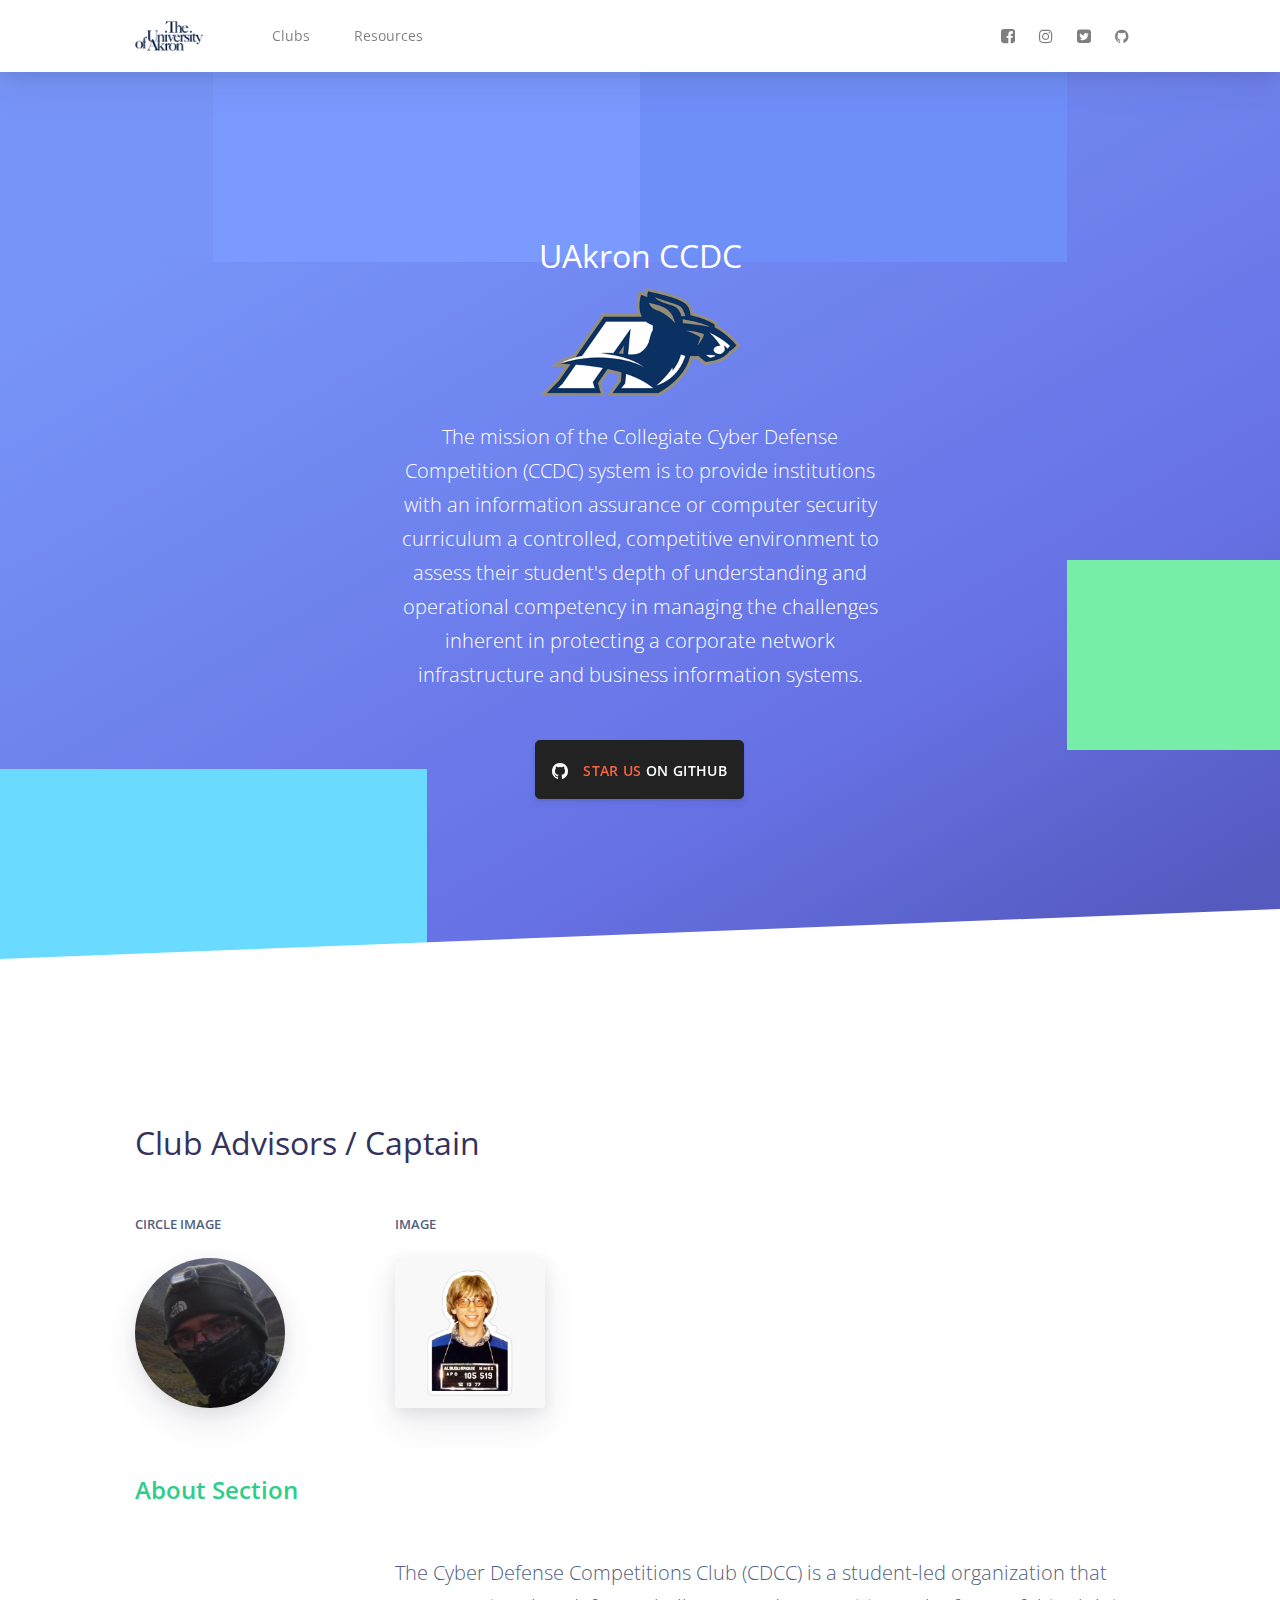
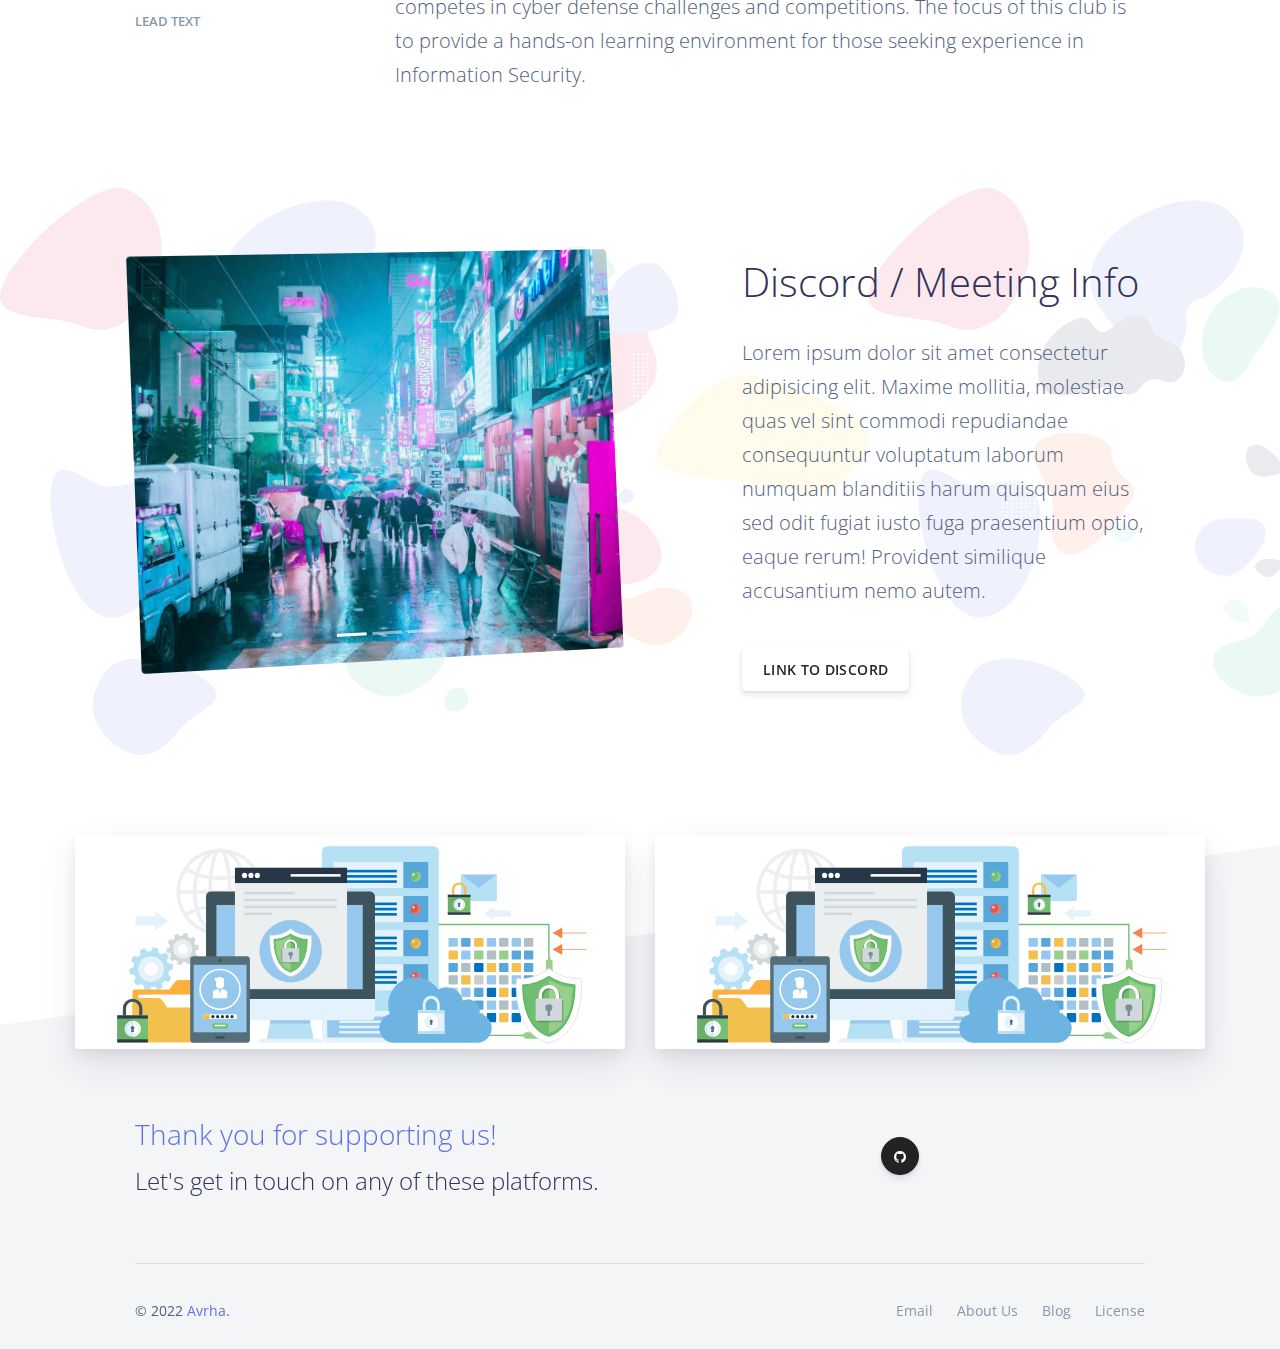
==== clubs/ccdc.html @ ff167735 "more boiler plate" ====
<!DOCTYPE html>
<html lang="en">

<head>
  <meta charset="utf-8" />
  <meta name="viewport" content="width=device-width, initial-scale=1, shrink-to-fit=no">
  <link rel="apple-touch-icon" sizes="76x76" href="../assets/img/apple-icon.png">
  <link rel="icon" type="image/png" href="../assets/img/favicon.png">
  <title>
      UASEC
  </title>
  <!--     Fonts and icons     -->
  <link href="https://fonts.googleapis.com/css?family=Open+Sans:300,400,600,700" rel="stylesheet">
  <link href="https://use.fontawesome.com/releases/v5.0.6/css/all.css" rel="stylesheet">
  <!-- Nucleo Icons -->
  <link href="../assets/css/nucleo-icons.css" rel="stylesheet" />
  <link href="../assets/css/nucleo-svg.css" rel="stylesheet" />
  <!-- Font Awesome Icons -->
  <link href="../assets/css/font-awesome.css" rel="stylesheet" />
  <link href="../assets/css/nucleo-svg.css" rel="stylesheet" />
  <!-- CSS Files -->
  <link href="../assets/css/uakronsec.css" rel="stylesheet" />
</head>

<body class="index-page">
  <!-- Navbar -->
  <nav id="navbar-main" class="navbar navbar-main navbar-expand-lg bg-white navbar-light position-sticky top-0 shadow py-2">
    <div class="container">
      <a class="navbar-brand mr-lg-5" href="./index.html">
        <img src="../assets/img/brand/blue.png">
      </a>
      <button class="navbar-toggler" type="button" data-toggle="collapse" data-target="#navbar_global" aria-controls="navbar_global" aria-expanded="false" aria-label="Toggle navigation">
        <span class="navbar-toggler-icon"></span>
      </button>
      <div class="navbar-collapse collapse" id="navbar_global">
        <div class="navbar-collapse-header">
          <div class="row">
            <div class="col-6 collapse-brand">
              <a href="./index.html">
                <img src="../assets/img/brand/blue.png">
              </a>
            </div>
            <div class="col-6 collapse-close">
              <button type="button" class="navbar-toggler" data-toggle="collapse" data-target="#navbar_global" aria-controls="navbar_global" aria-expanded="false" aria-label="Toggle navigation">
                <span></span>
                <span></span>
              </button>
            </div>
          </div>
        </div>
        <ul class="navbar-nav navbar-nav-hover align-items-lg-center">
          <li class="nav-item dropdown">
            <a href="#" class="nav-link" data-toggle="dropdown" href="#" role="button">
              <i class="ni ni-ui-04 d-lg-none"></i>
              <span class="nav-link-inner--text">Clubs</span>
            </a>
            <div class="dropdown-menu dropdown-menu-xl">
              <div class="dropdown-menu-inner">
                <a href="" class="media d-flex align-items-center">
                  <div class="icon icon-shape bg-gradient-primary rounded-circle text-white">
                    <i class="ni ni-spaceship"></i>
                  </div>
                  <div class="media-body ml-3">
                    <h6 class="heading text-primary mb-md-1">Getting started</h6>
                    <p class="description d-none d-md-inline-block mb-0">CDCC Club</p>
                  </div>
                </a>
                <a href="" class="media d-flex align-items-center">
                  <div class="icon icon-shape bg-gradient-success rounded-circle text-white">
                    <i class="ni ni-palette"></i>
                  </div>
                  <div class="media-body ml-3">
                    <h6 class="heading text-primary mb-md-1">Foundation</h6>
                    <p class="description d-none d-md-inline-block mb-0">WIT/WICYS</p>
                  </div>
                </a>
                <a href="" class="media d-flex align-items-center">
                  <div class="icon icon-shape bg-gradient-warning rounded-circle text-white">
                    <i class="ni ni-ui-04"></i>
                  </div>
                  <div class="media-body ml-3">
                    <h5 class="heading text-warning mb-md-1">Components</h5>
                    <p class="description d-none d-md-inline-block mb-0">CTF Club</p>
                  </div>
                </a>
              </div>
            </div>
          </li>
          <li class="nav-item dropdown">
            <a href="#" class="nav-link" data-toggle="dropdown" href="#" role="button">
              <i class="ni ni-collection d-lg-none"></i>
              <span class="nav-link-inner--text">Resources</span>
            </a>
            <div class="dropdown-menu">
              <a href="./clubs/htcla.html" class="dropdown-item">HTCIA Club</a>
              <a href="./clubs/cdcc.html" class="dropdown-item">CDCC Club</a>
              <a href="./clubs/women.html" class="dropdown-item">WIT/WICYS</a>
              <a href="./clubs/ctf.html" class="dropdown-item">CTF Club</a>
            </div>
          </li>
        </ul>
        <ul class="navbar-nav align-items-lg-center ml-lg-auto">
          <li class="nav-item">
            <a class="nav-link nav-link-icon" href="https://www.facebook.com/UAkron/" target="_blank" data-toggle="tooltip" title="Like us on Facebook">
              <i class="fa fa-facebook-square"></i>
              <span class="nav-link-inner--text d-lg-none">Facebook</span>
            </a>
          </li>
          <li class="nav-item">
            <a class="nav-link nav-link-icon" href="https://www.instagram.com/avrha" target="_blank" data-toggle="tooltip" title="Follow us on Instagram">
              <i class="fa fa-instagram"></i>
              <span class="nav-link-inner--text d-lg-none">Instagram</span>
            </a>
          </li>
          <li class="nav-item">
            <a class="nav-link nav-link-icon" href="https://twitter.com/uakron" target="_blank" data-toggle="tooltip" title="Follow us on Twitter">
              <i class="fa fa-twitter-square"></i>
              <span class="nav-link-inner--text d-lg-none">Twitter</span>
            </a>
          </li>
          <li class="nav-item">
              <a class="nav-link nav-link-icon" href="https://github.com/avrha/uakronsec" target="_blank" data-toggle="tooltip" title="Star us on Github">
              <i class="fa fa-github"></i>
              <span class="nav-link-inner--text d-lg-none">Github</span>
            </a>
          </li>
        </ul>
      </div>
    </div>
  </nav>
  <!-- End Navbar -->

  <!-- Hero Section -->
  <div class="wrapper">
    <div class="section section-hero section-shaped">
        <div class="shape shape-style-2 shape-default">
        <span class="span-150"></span>
        <span class="span-50"></span>
        <span class="span-50"></span>
        <span class="span-75"></span>
        <span class="span-100"></span>
        <span class="span-75"></span>
        <span class="span-50"></span>
        <span class="span-100"></span>
        <span class="span-50"></span>
        <span class="span-100"></span>
      </div>
      <div class="page-header">
        <div class="container shape-container d-flex align-items-center py-lg">
          <div class="col px-0">
            <div class="row align-items-center justify-content-center">
              <div class="col-lg-6 text-center">
                <h2>
                  <span class="text-white">UAkron</span>
                  <span class="text-white">CCDC</span>
                </h2>
                <img src="../assets/img/brand/white.png" style="width: 200px;" class="img-fluid">
                <p class="lead text-white">The mission of the Collegiate Cyber Defense Competition (CCDC) system is to provide institutions with an information assurance or computer security curriculum a controlled, competitive environment to assess their student's depth of understanding and operational competency in managing the challenges inherent in protecting a corporate network infrastructure and business information systems.</p>
                <div class="btn-wrapper mt-5">
                  <a href="https://github.com/avrha/uakronsec" class="btn btn-lg btn-github btn-icon mb-3 mb-sm-0" target="_blank">
                    <span class="btn-inner--icon"><i class="fa fa-github"></i></span>
                    <span class="btn-inner--text"><span class="text-warning">Star us</span> on Github</span>
                  </a>
                </div>
              </div>
            </div>
          </div>
        </div>
      </div>
      <div class="separator separator-bottom separator-skew zindex-100">
        <svg x="0" y="0" viewBox="0 0 2560 100" preserveAspectRatio="none" version="1.1" xmlns="http://www.w3.org/2000/svg">
          <polygon class="fill-white" points="2560 0 2560 100 0 100"></polygon>
        </svg>
      </div>
    </div>
  </div>
  <!-- About -->
  <!-- Typography -->
  <div class="section section-typography">
    <div class="container">
      <!-- Images -->
      <!-- Where Club Leaders and stuff can go -->
      <h2 class="mt-lg mb-5">
        <span>Club Advisors / Captain</span>
      </h2>
      <div class="row">
        <div class="col-sm-3 col-6">
          <small class="d-block text-uppercase font-weight-bold mb-4">Circle Image</small>
          <img src="../assets/img/faces/joey.jpeg" alt="Circle image" class="img-fluid rounded-circle shadow" style="width: 150px;">
        </div>
        <div class="col-sm-3 col-6">
          <small class="d-block text-uppercase font-weight-bold mb-4">Image</small>
          <img src="../assets/img/faces/bill.jpeg" alt="Rounded image" class="img-fluid rounded shadow" style="width: 150px;">
        </div>
      </div>
      <!-- Paragraphs -->
      <h3 class="h4 text-success font-weight-bold mt-md">About Section</h3>
      <div class="row py-3 align-items-center">
        <div class="col-sm-3">
          <small class="text-uppercase text-muted font-weight-bold">Lead text</small>
        </div>
        <div class="col-sm-9">
          <p class="lead">The Cyber Defense Competitions Club (CDCC) is a student-led organization that competes in cyber defense challenges and competitions.

The focus of this club is to provide a hands-on learning environment for those seeking experience in Information Security. </p>
        </div>
      </div>
    </div>
  </div>
  <!-- Meetings / Discord -->
  <div class="section" style="background-image: url('../assets/img/ill/1.svg');">
    <div class="container py-md">
      <div class="row justify-content-between align-items-center">
        <div class="col-lg-6 mb-lg-auto">
          <div class="rounded overflow-hidden transform-perspective-left">
            <div id="carousel_example" class="carousel slide" data-ride="carousel">
              <ol class="carousel-indicators">
                <li data-target="#carousel_example" data-slide-to="0" class="active"></li>
                <li data-target="#carousel_example" data-slide-to="1"></li>
                <li data-target="#carousel_example" data-slide-to="2"></li>
              </ol>
              <div class="carousel-inner">
                <div class="carousel-item active">
                  <img class="img-fluid" src="../assets/img/theme/img-1-1200x1000.jpg" alt="First slide">
                </div>
                <div class="carousel-item">
                  <img class="img-fluid" src="../assets/img/theme/img-2-1200x1000.jpg" alt="Second slide">
                </div>
                <div class="carousel-item">
                  <img class="img-fluid" src="../assets/img/theme/img-1-1200x1000.jpg" alt="Third slide">
                </div>
              </div>
              <a class="carousel-control-prev" href="#carousel_example" role="button" data-slide="prev">
                <span class="carousel-control-prev-icon" aria-hidden="true"></span>
                <span class="sr-only">Previous</span>
              </a>
              <a class="carousel-control-next" href="#carousel_example" role="button" data-slide="next">
                <span class="carousel-control-next-icon" aria-hidden="true"></span>
                <span class="sr-only">Next</span>
              </a>
            </div>
          </div>
        </div>
        <div class="col-lg-5 mb-5 mb-lg-0">
          <h1 class="font-weight-light">Discord / Meeting Info</h1>
          <p class="lead mt-4">Lorem ipsum dolor sit amet consectetur adipisicing elit. Maxime mollitia,
molestiae quas vel sint commodi repudiandae consequuntur voluptatum laborum
numquam blanditiis harum quisquam eius sed odit fugiat iusto fuga praesentium
optio, eaque rerum! Provident similique accusantium nemo autem.</p>
          <a href="https://discord.com/invite/YyRt8KDghe" class="btn btn-white mt-4">Link to discord</a>
        </div>
      </div>
    </div>
  </div>
  <!-- Footer -->
  <footer class="footer has-cards">
    <div class="container container-lg">
      <div class="row">
        <div class="col-md-6 mb-5 mb-md-0">
          <div class="card card-lift--hover shadow border-0">
            <a href="./examples/landing.html" title="Landing Page">
                <img src="../assets/img/ill/2.svg" class="card-img">
            </a>
          </div>
        </div>
        <div class="col-md-6 mb-5 mb-lg-0">
          <div class="card card-lift--hover shadow border-0">
            <a href="./examples/profile.html" title="Profile Page">
                <img src="../assets/img/ill/2.svg" class="card-img">
            </a>
          </div>
        </div>
      </div>
    </div>
    <div class="container">
      <div class="row row-grid align-items-center my-md">
        <div class="col-lg-6">
          <h3 class="text-primary font-weight-light mb-2">Thank you for supporting us!</h3>
          <h4 class="mb-0 font-weight-light">Let's get in touch on any of these platforms.</h4>
        </div>
        <div class="col-lg-6 text-lg-center btn-wrapper">
          <button target="_blank" href="https://github.com/avrha/uakronsec" rel="nofollow" class="btn btn-icon-only btn-github rounded-circle" data-toggle="tooltip" data-original-title="Star on Github">
            <span class="btn-inner--icon"><i class="fa fa-github"></i></span>
          </button>
        </div>
      </div>
      <hr>
      <div class="row align-items-center justify-content-md-between">
        <div class="col-md-6">
          <div class="copyright">
            &copy; 2022 <a href="" target="_blank">Avrha</a>.
          </div>
        </div>
        <div class="col-md-6">
          <ul class="nav nav-footer justify-content-end">
            <li class="nav-item">
              <a href="" class="nav-link" target="_blank">Email</a>
            </li>
            <li class="nav-item">
              <a href="" class="nav-link" target="_blank">About Us</a>
            </li>
            <li class="nav-item">
              <a href="" class="nav-link" target="_blank">Blog</a>
            </li>
            <li class="nav-item">
              <a href="" class="nav-link" target="_blank">License</a>
            </li>
          </ul>
        </div>
      </div>
    </div>
  </footer>
  </div>
  <!--   Core JS Files   -->
  <script src="../assets/js/core/jquery.min.js" type="text/javascript"></script>
  <script src="../assets/js/core/popper.min.js" type="text/javascript"></script>
  <script src="../assets/js/core/bootstrap.min.js" type="text/javascript"></script>
  <script src="../assets/js/plugins/perfect-scrollbar.jquery.min.js"></script>
  <!--  Plugin for Switches, full documentation here: http://www.jque.re/plugins/version3/bootstrap.switch/ -->
  <script src="../assets/js/plugins/bootstrap-switch.js"></script>
  <!--  Plugin for the Sliders, full documentation here: http://refreshless.com/nouislider/ -->
  <script src="../assets/js/plugins/nouislider.min.js" type="text/javascript"></script>
  <script src="../assets/js/plugins/moment.min.js"></script>
  <script src="../assets/js/plugins/datetimepicker.js" type="text/javascript"></script>
  <script src="../assets/js/plugins/bootstrap-datepicker.min.js"></script>
  <!-- Control Center for Argon UI Kit: parallax effects, scripts for the example pages etc -->
  <!--  Google Maps Plugin    -->
  <script>
    function scrollToDownload() {

      if ($('.section-download').length != 0) {
        $("html, body").animate({
          scrollTop: $('.section-download').offset().top
        }, 1000);
      }
    }
  </script>
  <script src="https://cdn.trackjs.com/agent/v3/latest/t.js"></script>
  <script>
    window.TrackJS &&
      TrackJS.install({
        token: "ee6fab19c5a04ac1a32a645abde4613a",
      });
  </script>
</body>

</html>
---- assets/css/nucleo-icons.css ----
/*--------------------------------

hermes-dashboard-icons Web Font - built using nucleoapp.com
License - nucleoapp.com/license/

-------------------------------- */
@font-face {
  font-family: 'NucleoIcons';
  src: url('../fonts/nucleo-icons.eot');
  src: url('../fonts/nucleo-icons.eot') format('embedded-opentype'), url('../fonts/nucleo-icons.woff2') format('woff2'), url('../fonts/nucleo-icons.woff') format('woff'), url('../fonts/nucleo-icons.ttf') format('truetype'), url('../fonts/nucleo-icons.svg') format('svg');
  font-weight: normal;
  font-style: normal;
}

/*------------------------
    base class definition
-------------------------*/
.ni {
  display: inline-block;
  font: normal normal normal 14px/1 NucleoIcons;
  font-size: inherit;
  text-rendering: auto;
  -webkit-font-smoothing: antialiased;
  -moz-osx-font-smoothing: grayscale;
}

/*------------------------
  change icon size
-------------------------*/
.ni-lg {
  font-size: 1.33333333em;
  line-height: 0.75em;
  vertical-align: -15%;
}

.ni-2x {
  font-size: 2em;
}

.ni-3x {
  font-size: 3em;
}

.ni-4x {
  font-size: 4em;
}

.ni-5x {
  font-size: 5em;
}

/*----------------------------------
  add a square/circle background
-----------------------------------*/
.ni.square,
.ni.circle {
  padding: 0.33333333em;
  vertical-align: -16%;
  background-color: #eee;
}

.ni.circle {
  border-radius: 50%;
}

/*------------------------
  list icons
-------------------------*/
.ni-ul {
  padding-left: 0;
  margin-left: 2.14285714em;
  list-style-type: none;
}

.ni-ul>li {
  position: relative;
}

.ni-ul>li>.ni {
  position: absolute;
  left: -1.57142857em;
  top: 0.14285714em;
  text-align: center;
}

.ni-ul>li>.ni.lg {
  top: 0;
  left: -1.35714286em;
}

.ni-ul>li>.ni.circle,
.ni-ul>li>.ni.square {
  top: -0.19047619em;
  left: -1.9047619em;
}

/*------------------------
  spinning icons
-------------------------*/
.ni.spin {
  -webkit-animation: nc-spin 2s infinite linear;
  -moz-animation: nc-spin 2s infinite linear;
  animation: nc-spin 2s infinite linear;
}

@-webkit-keyframes nc-spin {
  0% {
    -webkit-transform: rotate(0deg);
  }

  100% {
    -webkit-transform: rotate(360deg);
  }
}

@-moz-keyframes nc-spin {
  0% {
    -moz-transform: rotate(0deg);
  }

  100% {
    -moz-transform: rotate(360deg);
  }
}

@keyframes nc-spin {
  0% {
    -webkit-transform: rotate(0deg);
    -moz-transform: rotate(0deg);
    -ms-transform: rotate(0deg);
    -o-transform: rotate(0deg);
    transform: rotate(0deg);
  }

  100% {
    -webkit-transform: rotate(360deg);
    -moz-transform: rotate(360deg);
    -ms-transform: rotate(360deg);
    -o-transform: rotate(360deg);
    transform: rotate(360deg);
  }
}

/*------------------------
  rotated/flipped icons
-------------------------*/
.ni.rotate-90 {
  filter: progid:DXImageTransform.Microsoft.BasicImage(rotation=1);
  -webkit-transform: rotate(90deg);
  -moz-transform: rotate(90deg);
  -ms-transform: rotate(90deg);
  -o-transform: rotate(90deg);
  transform: rotate(90deg);
}

.ni.rotate-180 {
  filter: progid:DXImageTransform.Microsoft.BasicImage(rotation=2);
  -webkit-transform: rotate(180deg);
  -moz-transform: rotate(180deg);
  -ms-transform: rotate(180deg);
  -o-transform: rotate(180deg);
  transform: rotate(180deg);
}

.ni.rotate-270 {
  filter: progid:DXImageTransform.Microsoft.BasicImage(rotation=3);
  -webkit-transform: rotate(270deg);
  -moz-transform: rotate(270deg);
  -ms-transform: rotate(270deg);
  -o-transform: rotate(270deg);
  transform: rotate(270deg);
}

.ni.flip-y {
  filter: progid:DXImageTransform.Microsoft.BasicImage(rotation=0);
  -webkit-transform: scale(-1, 1);
  -moz-transform: scale(-1, 1);
  -ms-transform: scale(-1, 1);
  -o-transform: scale(-1, 1);
  transform: scale(-1, 1);
}

.ni.flip-x {
  filter: progid:DXImageTransform.Microsoft.BasicImage(rotation=2);
  -webkit-transform: scale(1, -1);
  -moz-transform: scale(1, -1);
  -ms-transform: scale(1, -1);
  -o-transform: scale(1, -1);
  transform: scale(1, -1);
}

/*------------------------
    font icons
-------------------------*/

.ni-active-40::before {
  content: "\ea02";
}

.ni-air-baloon::before {
  content: "\ea03";
}

.ni-album-2::before {
  content: "\ea04";
}

.ni-align-center::before {
  content: "\ea05";
}

.ni-align-left-2::before {
  content: "\ea06";
}

.ni-ambulance::before {
  content: "\ea07";
}

.ni-app::before {
  content: "\ea08";
}

.ni-archive-2::before {
  content: "\ea09";
}

.ni-atom::before {
  content: "\ea0a";
}

.ni-badge::before {
  content: "\ea0b";
}

.ni-bag-17::before {
  content: "\ea0c";
}

.ni-basket::before {
  content: "\ea0d";
}

.ni-bell-55::before {
  content: "\ea0e";
}

.ni-bold-down::before {
  content: "\ea0f";
}

.ni-bold-left::before {
  content: "\ea10";
}

.ni-bold-right::before {
  content: "\ea11";
}

.ni-bold-up::before {
  content: "\ea12";
}

.ni-bold::before {
  content: "\ea13";
}

.ni-book-bookmark::before {
  content: "\ea14";
}

.ni-books::before {
  content: "\ea15";
}

.ni-box-2::before {
  content: "\ea16";
}

.ni-briefcase-24::before {
  content: "\ea17";
}

.ni-building::before {
  content: "\ea18";
}

.ni-bulb-61::before {
  content: "\ea19";
}

.ni-bullet-list-67::before {
  content: "\ea1a";
}

.ni-bus-front-12::before {
  content: "\ea1b";
}

.ni-button-pause::before {
  content: "\ea1c";
}

.ni-button-play::before {
  content: "\ea1d";
}

.ni-button-power::before {
  content: "\ea1e";
}

.ni-calendar-grid-58::before {
  content: "\ea1f";
}

.ni-camera-compact::before {
  content: "\ea20";
}

.ni-caps-small::before {
  content: "\ea21";
}

.ni-cart::before {
  content: "\ea22";
}

.ni-chart-bar-32::before {
  content: "\ea23";
}

.ni-chart-pie-35::before {
  content: "\ea24";
}

.ni-chat-round::before {
  content: "\ea25";
}

.ni-check-bold::before {
  content: "\ea26";
}

.ni-circle-08::before {
  content: "\ea27";
}

.ni-cloud-download-95::before {
  content: "\ea28";
}

.ni-cloud-upload-96::before {
  content: "\ea29";
}

.ni-compass-04::before {
  content: "\ea2a";
}

.ni-controller::before {
  content: "\ea2b";
}

.ni-credit-card::before {
  content: "\ea2c";
}

.ni-curved-next::before {
  content: "\ea2d";
}

.ni-delivery-fast::before {
  content: "\ea2e";
}

.ni-diamond::before {
  content: "\ea2f";
}

.ni-email-83::before {
  content: "\ea30";
}

.ni-fat-add::before {
  content: "\ea31";
}

.ni-fat-delete::before {
  content: "\ea32";
}

.ni-fat-remove::before {
  content: "\ea33";
}

.ni-favourite-28::before {
  content: "\ea34";
}

.ni-folder-17::before {
  content: "\ea35";
}

.ni-glasses-2::before {
  content: "\ea36";
}

.ni-hat-3::before {
  content: "\ea37";
}

.ni-headphones::before {
  content: "\ea38";
}

.ni-html5::before {
  content: "\ea39";
}

.ni-istanbul::before {
  content: "\ea3a";
}

.ni-key-25::before {
  content: "\ea3b";
}

.ni-laptop::before {
  content: "\ea3c";
}

.ni-like-2::before {
  content: "\ea3d";
}

.ni-lock-circle-open::before {
  content: "\ea3e";
}

.ni-map-big::before {
  content: "\ea3f";
}

.ni-mobile-button::before {
  content: "\ea40";
}

.ni-money-coins::before {
  content: "\ea41";
}

.ni-note-03::before {
  content: "\ea42";
}

.ni-notification-70::before {
  content: "\ea43";
}

.ni-palette::before {
  content: "\ea44";
}

.ni-paper-diploma::before {
  content: "\ea45";
}

.ni-pin-3::before {
  content: "\ea46";
}

.ni-planet::before {
  content: "\ea47";
}

.ni-ruler-pencil::before {
  content: "\ea48";
}

.ni-satisfied::before {
  content: "\ea49";
}

.ni-scissors::before {
  content: "\ea4a";
}

.ni-send::before {
  content: "\ea4b";
}

.ni-settings-gear-65::before {
  content: "\ea4c";
}

.ni-settings::before {
  content: "\ea4d";
}

.ni-single-02::before {
  content: "\ea4e";
}

.ni-single-copy-04::before {
  content: "\ea4f";
}

.ni-sound-wave::before {
  content: "\ea50";
}

.ni-spaceship::before {
  content: "\ea51";
}

.ni-square-pin::before {
  content: "\ea52";
}

.ni-support-16::before {
  content: "\ea53";
}

.ni-tablet-button::before {
  content: "\ea54";
}

.ni-tag::before {
  content: "\ea55";
}

.ni-tie-bow::before {
  content: "\ea56";
}

.ni-time-alarm::before {
  content: "\ea57";
}

.ni-trophy::before {
  content: "\ea58";
}

.ni-tv-2::before {
  content: "\ea59";
}

.ni-umbrella-13::before {
  content: "\ea5a";
}

.ni-user-run::before {
  content: "\ea5b";
}

.ni-vector::before {
  content: "\ea5c";
}

.ni-watch-time::before {
  content: "\ea5d";
}

.ni-world::before {
  content: "\ea5e";
}

.ni-zoom-split-in::before {
  content: "\ea5f";
}

.ni-collection::before {
  content: "\ea60";
}

.ni-image::before {
  content: "\ea61";
}

.ni-shop::before {
  content: "\ea62";
}

.ni-ungroup::before {
  content: "\ea63";
}

.ni-world-2::before {
  content: "\ea64";
}

.ni-ui-04::before {
  content: "\ea65";
}


/* all icon font classes list here */
---- assets/css/nucleo-svg.css ----
/* Generated using nucleoapp.com */
/* --------------------------------

Icon colors

-------------------------------- */

.icon {
  display: inline-block;
  /* icon primary color */
  color: #111111;
  height: 1em;
  width: 1em;
}

.icon use {
  /* icon secondary color - fill */
  fill: #7ea6f6;
}

.icon.icon-outline use {
  /* icon secondary color - stroke */
  stroke: #7ea6f6;
}

/* --------------------------------

Change icon size

-------------------------------- */

.icon-xs {
  height: 0.5em;
  width: 0.5em;
}

.icon-sm {
  height: 0.8em;
  width: 0.8em;
}

.icon-lg {
  height: 1.6em;
  width: 1.6em;
}

.icon-xl {
  height: 2em;
  width: 2em;
}

/* -------------------------------- 

Align icon and text 

-------------------------------- */

.icon-text-aligner {
  /* add this class to parent element that contains icon + text */
  display: flex;
  align-items: center;
}

.icon-text-aligner .icon {
  color: inherit;
  margin-right: 0.4em;
}

.icon-text-aligner .icon use {
  color: inherit;
  fill: currentColor;
}

.icon-text-aligner .icon.icon-outline use {
  stroke: currentColor;
}

/* -------------------------------- 

Icon reset values - used to enable color customizations

-------------------------------- */

.icon {
  fill: currentColor;
  stroke: none;
}

.icon.icon-outline {
  fill: none;
  stroke: currentColor;
}

.icon use {
  stroke: none;
}

.icon.icon-outline use {
  fill: none;
}

/* -------------------------------- 

Stroke effects - Nucleo outline icons

- 16px icons -> up to 1px stroke (16px outline icons do not support stroke changes)
- 24px, 32px icons -> up to 2px stroke
- 48px, 64px icons -> up to 4px stroke

-------------------------------- */

.icon-outline.icon-stroke-1 {
  stroke-width: 1px;
}

.icon-outline.icon-stroke-2 {
  stroke-width: 2px;
}

.icon-outline.icon-stroke-3 {
  stroke-width: 3px;
}

.icon-outline.icon-stroke-4 {
  stroke-width: 4px;
}

.icon-outline.icon-stroke-1 use,
.icon-outline.icon-stroke-3 use {
  -webkit-transform: translateX(0.5px) translateY(0.5px);
  -moz-transform: translateX(0.5px) translateY(0.5px);
  -ms-transform: translateX(0.5px) translateY(0.5px);
  -o-transform: translateX(0.5px) translateY(0.5px);
  transform: translateX(0.5px) translateY(0.5px);
}
---- assets/css/nucleo-svg.css ----
/* Generated using nucleoapp.com */
/* --------------------------------

Icon colors

-------------------------------- */

.icon {
  display: inline-block;
  /* icon primary color */
  color: #111111;
  height: 1em;
  width: 1em;
}

.icon use {
  /* icon secondary color - fill */
  fill: #7ea6f6;
}

.icon.icon-outline use {
  /* icon secondary color - stroke */
  stroke: #7ea6f6;
}

/* --------------------------------

Change icon size

-------------------------------- */

.icon-xs {
  height: 0.5em;
  width: 0.5em;
}

.icon-sm {
  height: 0.8em;
  width: 0.8em;
}

.icon-lg {
  height: 1.6em;
  width: 1.6em;
}

.icon-xl {
  height: 2em;
  width: 2em;
}

/* -------------------------------- 

Align icon and text 

-------------------------------- */

.icon-text-aligner {
  /* add this class to parent element that contains icon + text */
  display: flex;
  align-items: center;
}

.icon-text-aligner .icon {
  color: inherit;
  margin-right: 0.4em;
}

.icon-text-aligner .icon use {
  color: inherit;
  fill: currentColor;
}

.icon-text-aligner .icon.icon-outline use {
  stroke: currentColor;
}

/* -------------------------------- 

Icon reset values - used to enable color customizations

-------------------------------- */

.icon {
  fill: currentColor;
  stroke: none;
}

.icon.icon-outline {
  fill: none;
  stroke: currentColor;
}

.icon use {
  stroke: none;
}

.icon.icon-outline use {
  fill: none;
}

/* -------------------------------- 

Stroke effects - Nucleo outline icons

- 16px icons -> up to 1px stroke (16px outline icons do not support stroke changes)
- 24px, 32px icons -> up to 2px stroke
- 48px, 64px icons -> up to 4px stroke

-------------------------------- */

.icon-outline.icon-stroke-1 {
  stroke-width: 1px;
}

.icon-outline.icon-stroke-2 {
  stroke-width: 2px;
}

.icon-outline.icon-stroke-3 {
  stroke-width: 3px;
}

.icon-outline.icon-stroke-4 {
  stroke-width: 4px;
}

.icon-outline.icon-stroke-1 use,
.icon-outline.icon-stroke-3 use {
  -webkit-transform: translateX(0.5px) translateY(0.5px);
  -moz-transform: translateX(0.5px) translateY(0.5px);
  -ms-transform: translateX(0.5px) translateY(0.5px);
  -o-transform: translateX(0.5px) translateY(0.5px);
  transform: translateX(0.5px) translateY(0.5px);
}
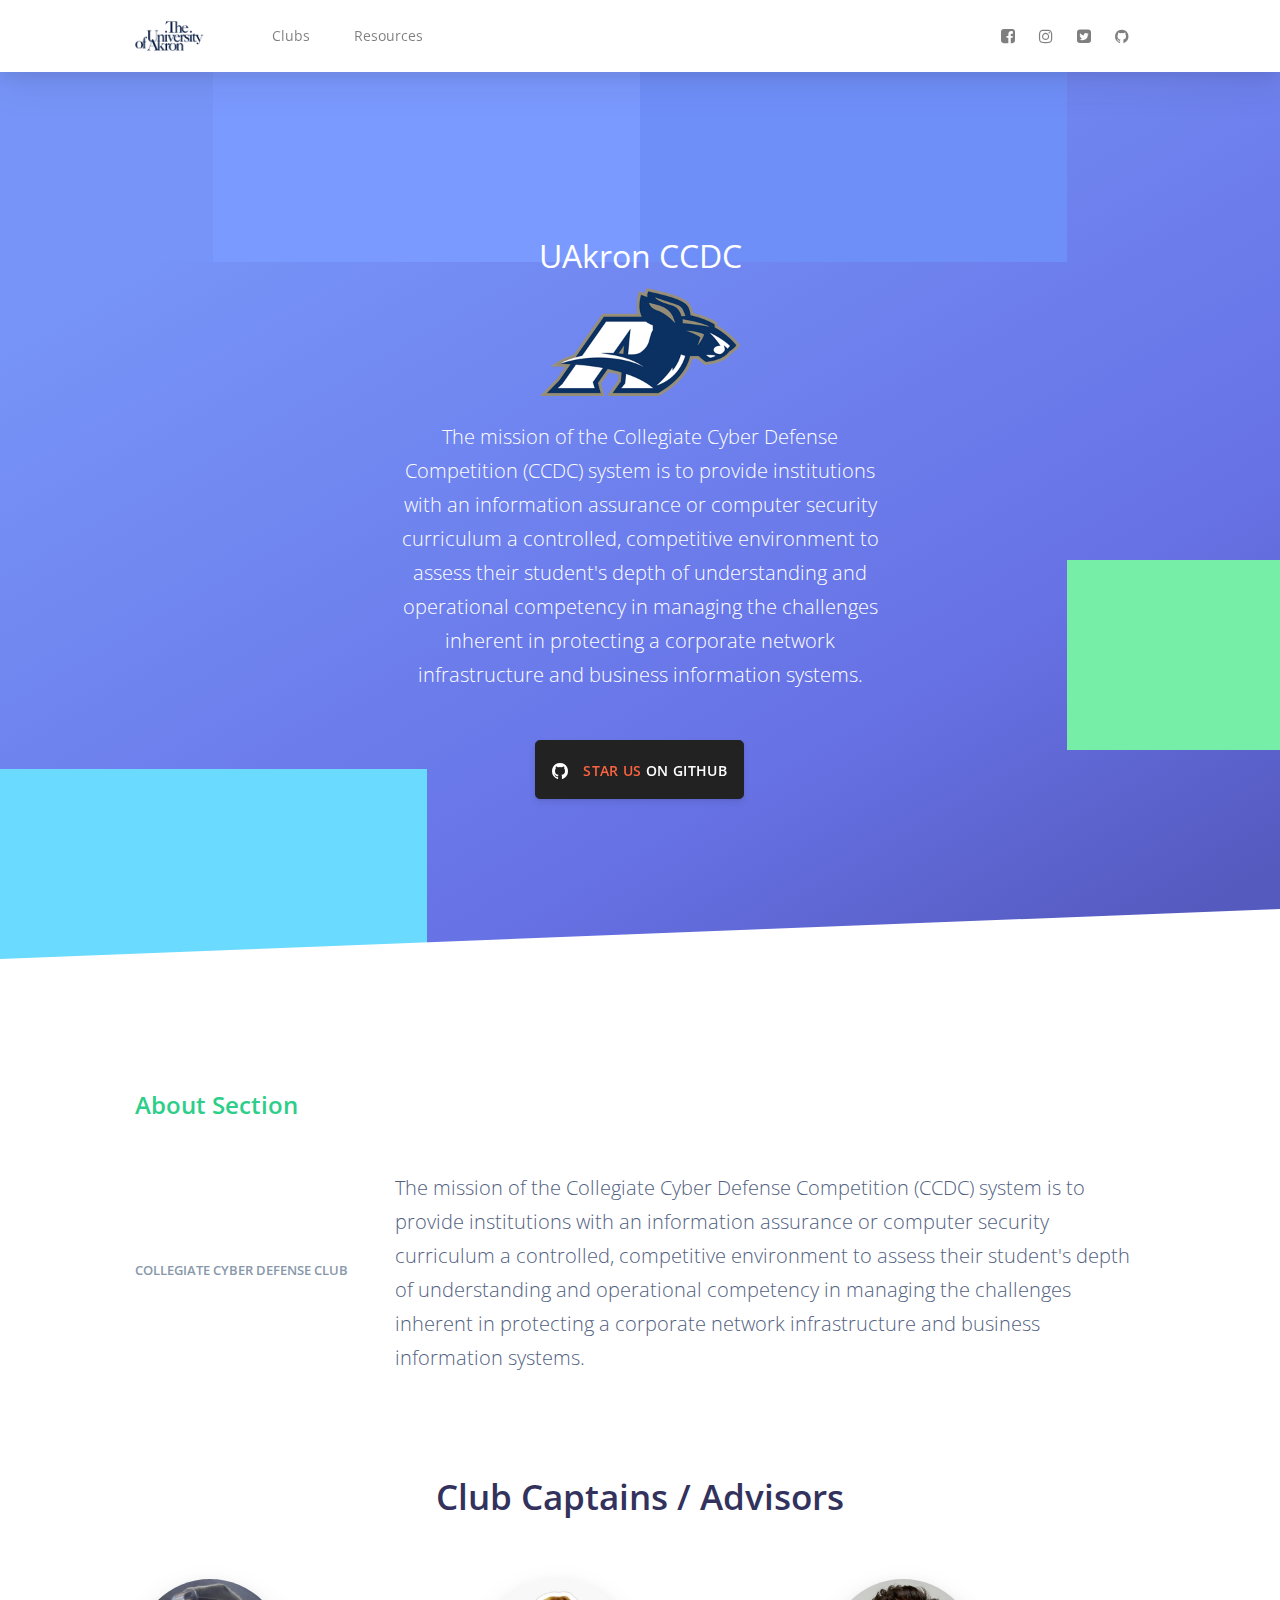
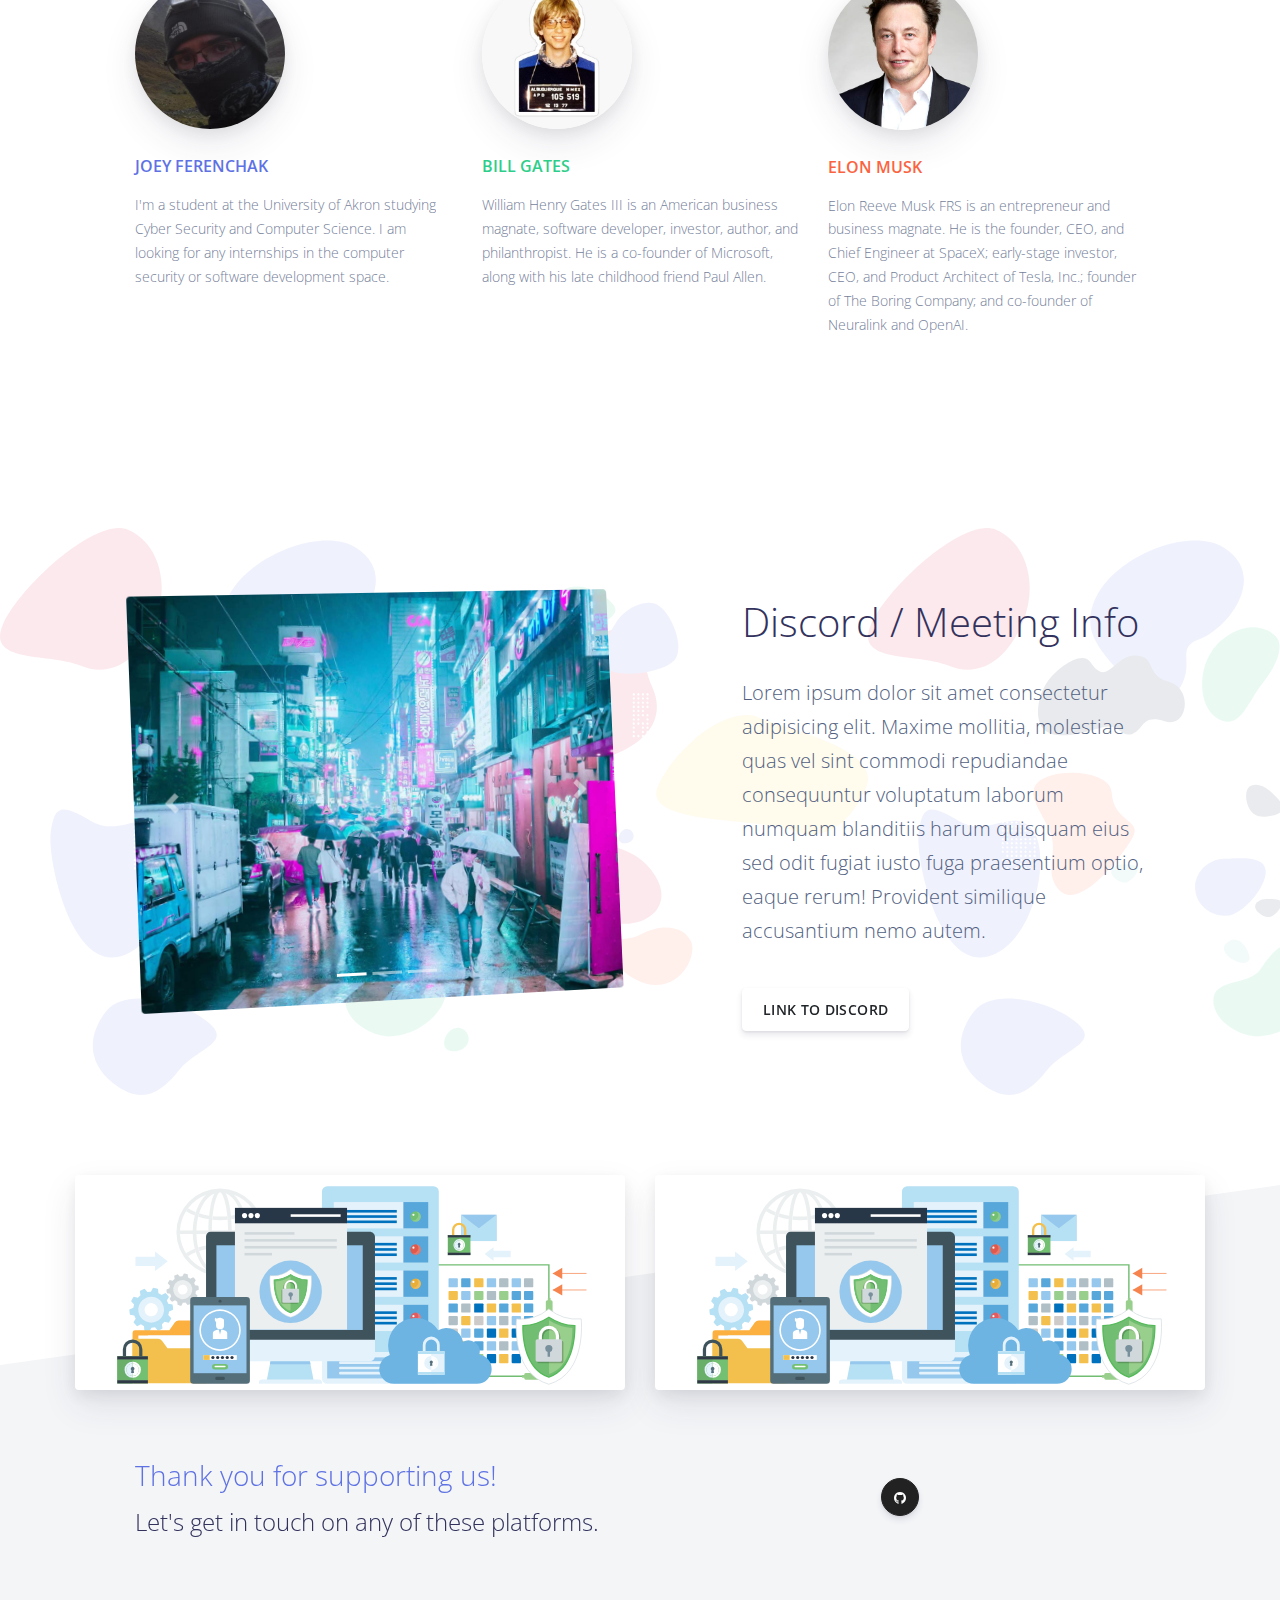
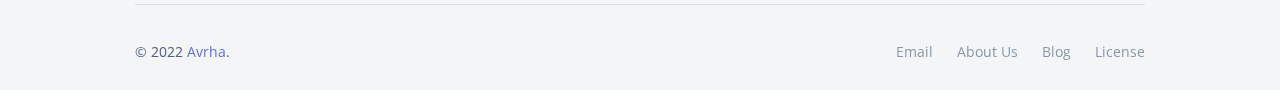
==== commit edda5cd1: "Merge pull request #4 from BrendanGlancy/main" ====
--- a/clubs/ccdc.html
+++ b/clubs/ccdc.html
@@ -26,7 +26,7 @@
   <!-- Navbar -->
   <nav id="navbar-main" class="navbar navbar-main navbar-expand-lg bg-white navbar-light position-sticky top-0 shadow py-2">
     <div class="container">
-      <a class="navbar-brand mr-lg-5" href="./index.html">
+      <a class="navbar-brand mr-lg-5" href="../index.html">
         <img src="../assets/img/brand/blue.png">
       </a>
       <button class="navbar-toggler" type="button" data-toggle="collapse" data-target="#navbar_global" aria-controls="navbar_global" aria-expanded="false" aria-label="Toggle navigation">
@@ -155,7 +155,9 @@
                   <span class="text-white">CCDC</span>
                 </h2>
                 <img src="../assets/img/brand/white.png" style="width: 200px;" class="img-fluid">
-                <p class="lead text-white">The mission of the Collegiate Cyber Defense Competition (CCDC) system is to provide institutions with an information assurance or computer security curriculum a controlled, competitive environment to assess their student's depth of understanding and operational competency in managing the challenges inherent in protecting a corporate network infrastructure and business information systems.</p>
+                <p class="lead text-white">
+                    The mission of the Collegiate Cyber Defense Competition (CCDC) system is to provide institutions with an information assurance or computer security curriculum a controlled, competitive environment to assess their student's depth of understanding and operational competency in managing the challenges inherent in protecting a corporate network infrastructure and business information systems.
+                </p>
                 <div class="btn-wrapper mt-5">
                   <a href="https://github.com/avrha/uakronsec" class="btn btn-lg btn-github btn-icon mb-3 mb-sm-0" target="_blank">
                     <span class="btn-inner--icon"><i class="fa fa-github"></i></span>
@@ -178,35 +180,55 @@
   <!-- Typography -->
   <div class="section section-typography">
     <div class="container">
-      <!-- Images -->
-      <!-- Where Club Leaders and stuff can go -->
-      <h2 class="mt-lg mb-5">
-        <span>Club Advisors / Captain</span>
-      </h2>
-      <div class="row">
-        <div class="col-sm-3 col-6">
-          <small class="d-block text-uppercase font-weight-bold mb-4">Circle Image</small>
-          <img src="../assets/img/faces/joey.jpeg" alt="Circle image" class="img-fluid rounded-circle shadow" style="width: 150px;">
-        </div>
-        <div class="col-sm-3 col-6">
-          <small class="d-block text-uppercase font-weight-bold mb-4">Image</small>
-          <img src="../assets/img/faces/bill.jpeg" alt="Rounded image" class="img-fluid rounded shadow" style="width: 150px;">
-        </div>
-      </div>
       <!-- Paragraphs -->
       <h3 class="h4 text-success font-weight-bold mt-md">About Section</h3>
       <div class="row py-3 align-items-center">
         <div class="col-sm-3">
-          <small class="text-uppercase text-muted font-weight-bold">Lead text</small>
+            <small class="text-uppercase text-muted font-weight-bold">Collegiate Cyber Defense Club</small>
         </div>
         <div class="col-sm-9">
-          <p class="lead">The Cyber Defense Competitions Club (CDCC) is a student-led organization that competes in cyber defense challenges and competitions.
-
-The focus of this club is to provide a hands-on learning environment for those seeking experience in Information Security. </p>
+          <p class="lead">
+            The mission of the Collegiate Cyber Defense Competition (CCDC) system is to provide institutions with an information assurance or computer security curriculum a controlled, competitive environment to assess their student's depth of understanding and operational competency in managing the challenges inherent in protecting a corporate network infrastructure and business information systems.
+          </p>
+        </div>
+      </div>
+    </div>
+  <!-- Images -->
+    <div class="section features-1">
+      <div class="container">
+        <div class="row">
+          <div class="col-md-8 mx-auto text-center">
+              <h3 class="display-3">Club Captains / Advisors</h3>
+              <br></br>
+          </div>
+        </div>
+        <div class="row">
+          <div class="col-md-4">
+            <div class="info">
+            <img src="../assets/img/faces/joey.jpeg" alt="Circle image" class="img-fluid rounded-circle shadow" style="width: 150px;">
+              <h6 class="info-title text-uppercase text-primary">Joey Ferenchak</h6>
+              <p class="description opacity-8">I'm a student at the University of Akron studying Cyber Security and Computer Science. I am looking for any internships in the computer security or software development space.</p>
+            </div>
+          </div>
+          <div class="col-md-4">
+            <div class="info">
+            <img src="../assets/img/faces/bill.jpeg" alt="Circle image" class="img-fluid rounded-circle shadow" style="width: 150px;">
+              <h6 class="info-title text-uppercase text-success">Bill Gates</h6>
+              <p class="description opacity-8">William Henry Gates III is an American business magnate, software developer, investor, author, and philanthropist. He is a co-founder of Microsoft, along with his late childhood friend Paul Allen.</p>
+            </div>
+          </div>
+          <div class="col-md-4">
+            <div class="info">
+                <img src="../assets/img/faces/Elon2.jpg" alt="Circle image" class="img-fluid rounded-circle shadow" style="width: 150px;">
+            <h6 class="info-title text-uppercase text-warning">Elon Musk</h6>
+              <p class="description opacity-8">Elon Reeve Musk FRS is an entrepreneur and business magnate. He is the founder, CEO, and Chief Engineer at SpaceX; early-stage investor, CEO, and Product Architect of Tesla, Inc.; founder of The Boring Company; and co-founder of Neuralink and OpenAI.</p>
+            </div>
+          </div>
         </div>
       </div>
     </div>
   </div>
+  <br></br>
   <!-- Meetings / Discord -->
   <div class="section" style="background-image: url('../assets/img/ill/1.svg');">
     <div class="container py-md">
@@ -253,6 +275,7 @@
     </div>
   </div>
   <!-- Footer -->
+  <div>
   <footer class="footer has-cards">
     <div class="container container-lg">
       <div class="row">
